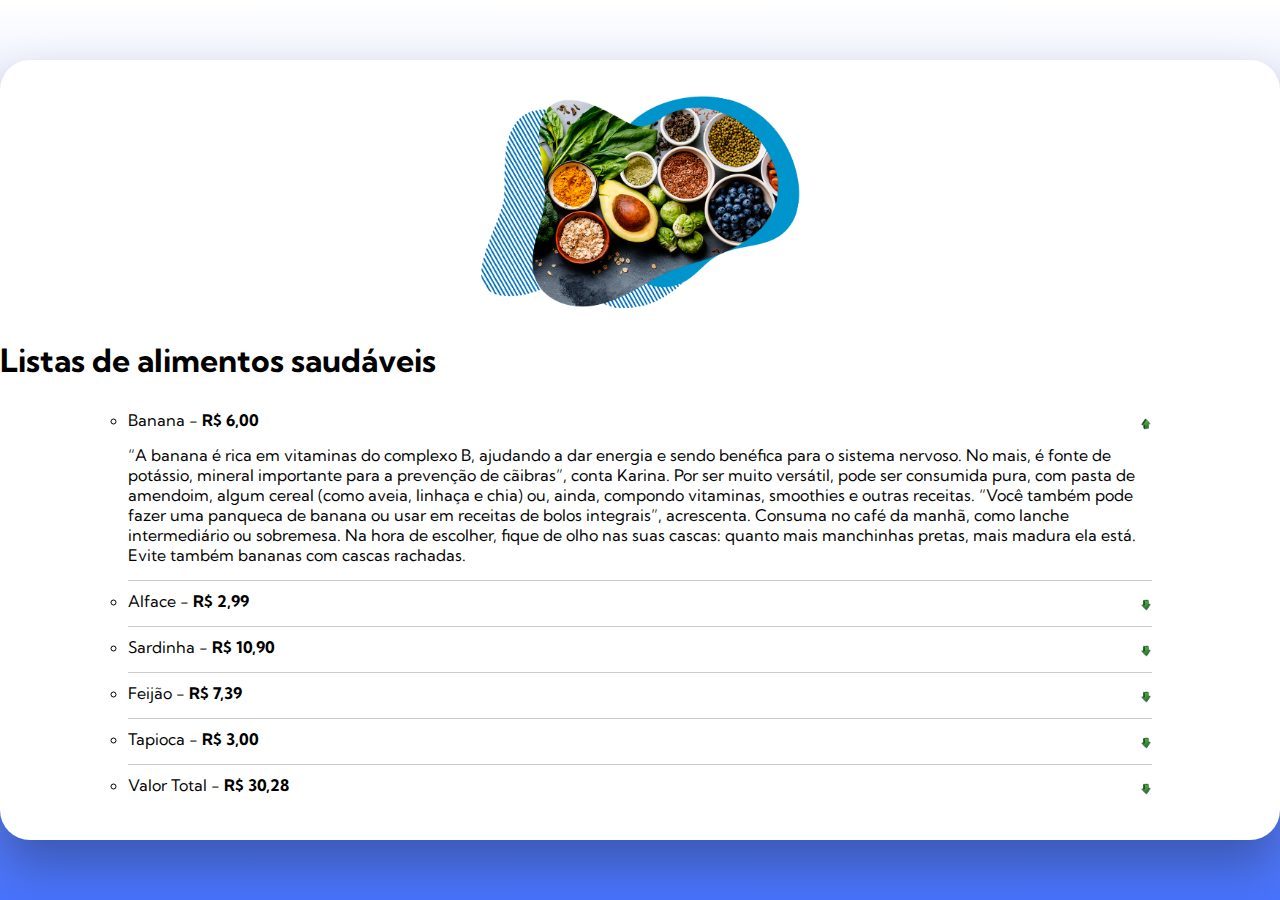
==== desafio-01/index.html @ 616c28f7 "my first commit" ====
<!DOCTYPE html>
<html lang="pt-br">
<head>
    
    <meta charset="UTF-8">
    <meta http-equiv="X-UA-Compatible" content="IE=edge">
    <meta name="viewport" content="width=device-width, initial-scale=1.0">
    <link rel="shortcut icon" href="imagens/imagem.icon.jpg" type="image/x-icon">
    <link rel="stylesheet" href="style.css">
    <title>Listas de alimentos</title>

</head>
<body>
    <main>
        <section class="alimentos">
            <img src="imagens/Alimentos e Bebidas.png" alt="Ilustração alimentos"
            class="ilustracao">


            <div class="conteudo">
                <h1>Listas de alimentos saudáveis</h1>

                <ul class="items">
                    <ul type="circle">
                        <li class="item ativo">
                            <h2 class="produto">
                             Banana - <id class="ng">R$ 6,00</id>
                            </h2>
                        <p class="sobre">“A banana é rica em vitaminas do complexo B, ajudando a dar energia e sendo benéfica para o sistema nervoso. No mais, é fonte de potássio, mineral importante para a prevenção de cãibras”, conta Karina.
                            Por ser muito versátil, pode ser consumida pura, com pasta de amendoim, algum cereal (como aveia, linhaça e chia) ou, ainda, compondo vitaminas, smoothies e outras receitas. “Você também pode fazer uma panqueca de banana ou usar em receitas de bolos integrais”, acrescenta.
                            Consuma no café da manhã, como lanche intermediário ou sobremesa.
                            Na hora de escolher, fique de olho nas suas cascas: quanto mais manchinhas pretas, mais madura ela está. Evite também bananas com cascas rachadas.</p>
                        </li>
                        <li class="item">
                            <h2 class="produto">
                                Alface - <id class="ng">R$ 2,99</id>
                            </h2>
                            <p class="sobre">
                                “A alface tem poucas calorias, é rica em fibras, ajudando no bom funcionamento do intestino, e tem efeito calmante no organismo”, explica a nutricionista.
                                Além de ser fácil de encontrar, é excelente para o almoço, jantar e lanches intermediários, sendo uma ótima opção para compor sanduíches naturais.
                                Na hora de escolher, prefira os maços com folhas inteiras, sem áreas escuras e com aspecto fresco.
                            </p>
                        </li>
                        <li class="item">
                            <h2 class="produto">
                                Sardinha - <id class="ng">R$ 10,90</id>
                            </h2>
                            <p class="sobre">
                                Fonte de proteína, a sardinha é o quinto alimento bom e barato listado pela Karina. “Por ser rica em ômega 3 [gordura boa que ajuda na saúde cardiovascular] e conter boa quantidade de coenzima Q10, ela beneficia o desempenho físico e previne o envelhecimento precoce das células [o que pode impedir que elas realizem as suas funções corretamente, além de poder estar relacionado a alguns tipos de câncer e, por fim, a alteração do aspecto da pele, como rugas e linhas de expressão]”, comenta a especialista.
                            </p>
                        </li>
                        <li class="item">
                            <h2 class="produto">
                                Feijão - <id class="ng">R$ 7,39</id>
                            </h2>
                            <p class="sobre">
                                Nosso terceiro alimento bom e barato é rico em ferro, responsável por prevenir doenças como a anemia, além de conter uma pequena quantidade de proteína vegetal.
                                “Como temos uma diversidade grande de feijões, eles podem ser combinados com uma fonte de carboidrato (arroz, por exemplo) ou saladas frias”, sugere a especialista.
                            </p>
                        </li>
                        <li class="item">
                            <h2 class="produto">
                                Tapioca - <id class="ng">R$ 3,00</id>
                            </h2>
                            <p class="sobre">
                                “Por ser uma boa fonte de carboidratos, a tapioca garante energia. Além disso, é um alimento muito versátil, sendo uma excelente opção para os celíacos, pois não contém glúten”, comenta Karina.

                                Você encontra a tapioca em pacotes (no mercado) ou a granel (em casas de produtos naturais). Em ambos os casos, verifique se está bem seca e com a coloração branca. No mais, atente-se à data de validade.
                                
                                Coma a tapioca com recheios doces (como pasta de amendoim, frutas e geleias sem açúcar) ou salgados (ovo mexido, queijo branco, frango desfiado e hommus, por exemplo). Se, antes de ir ao fogo, for combinada com ovo, vira uma crepioca, que também pode ser consumida na forma doce ou salgada.
                        </li>
                        <li class="item">
                            <h2 class="produto">
                                Valor Total  - <id class="ng">R$ 30,28</id>
                            </h2>
                            <p class="sobre">Seja saudavel com pouco, cuide-se! </p>
                        </li>
                    </ul>
                </ul>
            </div>
        </section>
     </main>
    <script src="produto.js"></script>
  </body>

  </html>
---- desafio-01/style.css ----
@import url("https://fonts.googleapis.com/css2?family=Kumbh+Sans:wght@400;700&display=swap");
*{
    margin: 0;
    padding: 0;
    font-weight: 400;
}

html{
    background: linear-gradient(#ffffff,#4873fd);
    font-family: "Kumbh Sans", sans-serif;
}

main{
    display: flex;
    justify-content: center;
    align-items: center;
    min-height: 100vh;
}

.alimentos{
    width: 65%;
    min-height: 450px;
    box-shadow: 0px 25px 50px rgba(0, 0, 0, 0.3); /*https://developer.mozilla.org/en-US/docs/web/CSS/box-shadow*/
    background-color: #fff;
    display: flex;
    align-items: center;
    border-radius: 30px;
}

.alimentos .ilustracao{
    position: relative;
    left: -120px;
    width: 50%;
    margin: 50px;
}

.alimentos .conteudo{
    width: 40%;
    padding-bottom: 20px;
}

.alimentos .conteudo h1{
    font-size: 32px;
    font-weight: 700;
    margin-bottom: 30px;
}

.alimentos .conteudo .items{
    list-style-type: none;
}


.alimentos .conteudo .items .item{
    cursor: pointer;
    background-image: url("imagens/setapbaixo.jpg");
    background-repeat: no-repeat;
    background-position: top 8px right 0;
    background-size: 12px;
    border-bottom: 1px solid #ccc;
    margin: 10px 0;
}

.alimentos .conteudo .items .item:last-child{
    border-bottom: none; 
}

.alimentos .items .item .produto id {
    font-weight: 700;
} 
.item .produto{
    padding-bottom: 15px;
    font-size: 18px;
    width: 90%;
    transition: 0s;
}


.item .produto:hover{
    color: #5dff1d;
}

.item .sobre{
    display: none;
    padding-bottom: 15px;
}

/* ESTILOS DO ITEM ATIVO*/
.alimentos .items .item.ativo .produto id {
    font-weight: 700;
} 


.alimentos .items .item.ativo .sobre {
    display: block; 
}

.alimentos .items .item.ativo {
    background-image: url("imagens/setapcima.jpg");
}

@media(max-width: 1440px){
    .alimentos{
        flex-direction: column;
        width: 100%;
    }

    .alimentos .conteudo{
        width: 100%;
    }

    .alimentos .items{
        width: 80%;
        margin: 0 auto;
    }

    .alimentos .items .produto{
        font-size: 16px;
    }

    .alimentos .ilustracao{
        width: 40%;
        left: 0;
        margin: 30px;
    }
}

@media(max-width: 425px){
    .alimentos {
        height: 540px;
        
    }
    
}
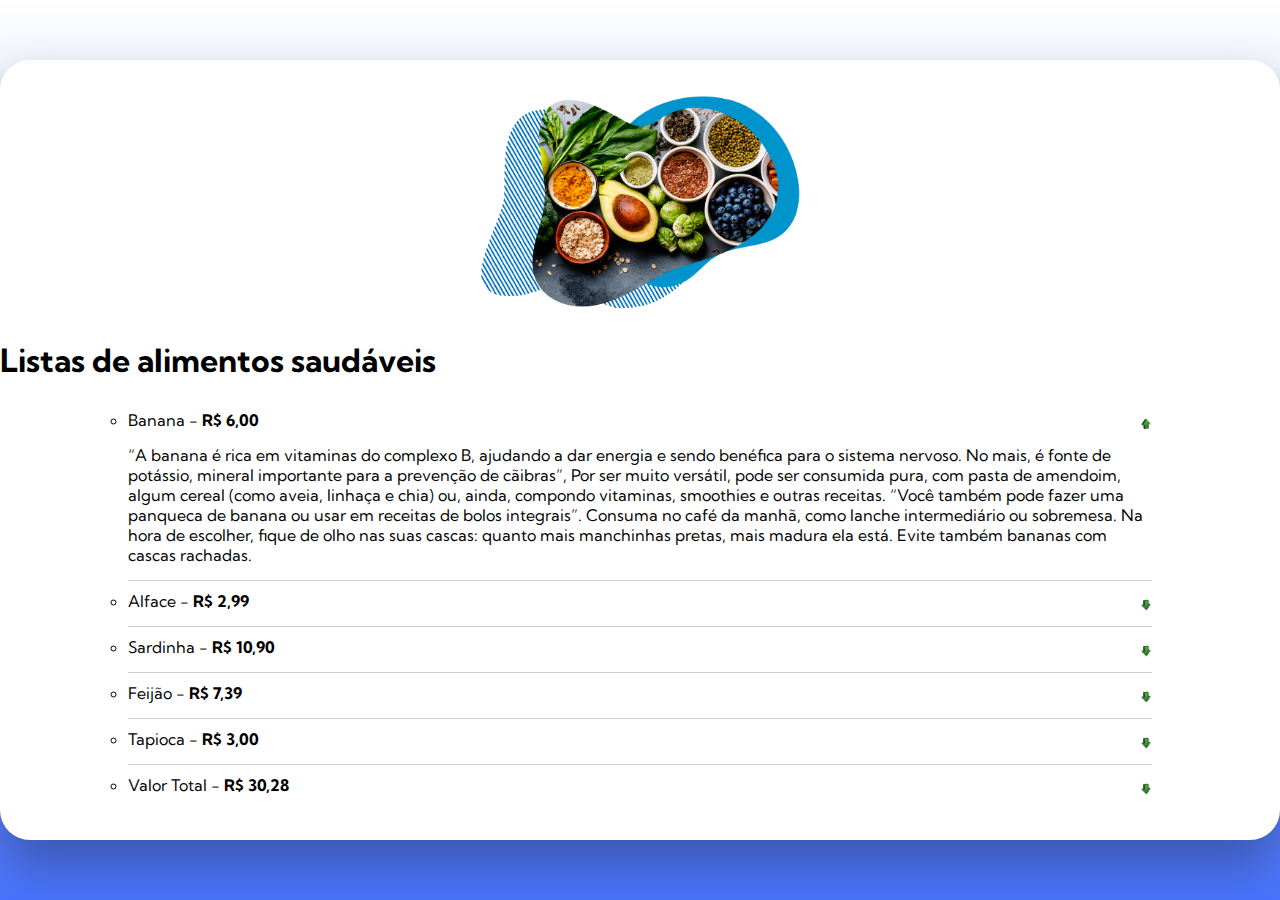
==== commit 544019fd: "Classe ng para valor e id para span e estilizando" ====
--- a/desafio-01/index.html
+++ b/desafio-01/index.html
@@ -24,46 +24,46 @@
                     <ul type="circle">
                         <li class="item ativo">
                             <h2 class="produto">
-                             Banana - <id class="ng">R$ 6,00</id>
+                             Banana - <span class="valor">R$ 6,00</span>
                             </h2>
-                        <p class="sobre">“A banana é rica em vitaminas do complexo B, ajudando a dar energia e sendo benéfica para o sistema nervoso. No mais, é fonte de potássio, mineral importante para a prevenção de cãibras”, conta Karina.
-                            Por ser muito versátil, pode ser consumida pura, com pasta de amendoim, algum cereal (como aveia, linhaça e chia) ou, ainda, compondo vitaminas, smoothies e outras receitas. “Você também pode fazer uma panqueca de banana ou usar em receitas de bolos integrais”, acrescenta.
+                        <p class="sobre">“A banana é rica em vitaminas do complexo B, ajudando a dar energia e sendo benéfica para o sistema nervoso. No mais, é fonte de potássio, mineral importante para a prevenção de cãibras”, Por ser muito versátil, pode ser consumida pura, com pasta de amendoim, algum cereal (como aveia, linhaça e chia) ou, ainda, compondo vitaminas, smoothies e outras receitas. “Você também pode fazer uma panqueca de banana ou usar em receitas de bolos integrais”.
                             Consuma no café da manhã, como lanche intermediário ou sobremesa.
                             Na hora de escolher, fique de olho nas suas cascas: quanto mais manchinhas pretas, mais madura ela está. Evite também bananas com cascas rachadas.</p>
                         </li>
                         <li class="item">
                             <h2 class="produto">
-                                Alface - <id class="ng">R$ 2,99</id>
+                                Alface - <span class="valor">R$ 2,99</span>
                             </h2>
                             <p class="sobre">
-                                “A alface tem poucas calorias, é rica em fibras, ajudando no bom funcionamento do intestino, e tem efeito calmante no organismo”, explica a nutricionista.
+                                “A alface tem poucas calorias, é rica em fibras, ajudando no bom funcionamento do intestino, e tem efeito calmante no organismo”.
                                 Além de ser fácil de encontrar, é excelente para o almoço, jantar e lanches intermediários, sendo uma ótima opção para compor sanduíches naturais.
                                 Na hora de escolher, prefira os maços com folhas inteiras, sem áreas escuras e com aspecto fresco.
                             </p>
                         </li>
                         <li class="item">
                             <h2 class="produto">
-                                Sardinha - <id class="ng">R$ 10,90</id>
+                                Sardinha - <span class="valor">R$ 10,90</span>
                             </h2>
                             <p class="sobre">
-                                Fonte de proteína, a sardinha é o quinto alimento bom e barato listado pela Karina. “Por ser rica em ômega 3 [gordura boa que ajuda na saúde cardiovascular] e conter boa quantidade de coenzima Q10, ela beneficia o desempenho físico e previne o envelhecimento precoce das células [o que pode impedir que elas realizem as suas funções corretamente, além de poder estar relacionado a alguns tipos de câncer e, por fim, a alteração do aspecto da pele, como rugas e linhas de expressão]”, comenta a especialista.
+                                Fonte de proteína, a sardinha é bom e barato. 
+                                Por ser rica em ômega 3 [gordura boa que ajuda na saúde cardiovascular] e conter boa quantidade de coenzima Q10, ela beneficia o desempenho físico e previne o envelhecimento precoce das células [o que pode impedir que elas realizem as suas funções corretamente, além de poder estar relacionado a alguns tipos de câncer e, por fim, a alteração do aspecto da pele, como rugas e linhas de expressão]”.
                             </p>
                         </li>
                         <li class="item">
                             <h2 class="produto">
-                                Feijão - <id class="ng">R$ 7,39</id>
+                                Feijão - <span class="valor">R$ 7,39</span>
                             </h2>
                             <p class="sobre">
-                                Nosso terceiro alimento bom e barato é rico em ferro, responsável por prevenir doenças como a anemia, além de conter uma pequena quantidade de proteína vegetal.
-                                “Como temos uma diversidade grande de feijões, eles podem ser combinados com uma fonte de carboidrato (arroz, por exemplo) ou saladas frias”, sugere a especialista.
+                                Nosso famoso feijão é rico em ferro, responsável por prevenir doenças como a anemia, além de conter uma pequena quantidade de proteína vegetal.
+                                “Como temos uma diversidade grande de feijões, eles podem ser combinados com uma fonte de carboidrato (arroz, por exemplo) ou saladas frias”, sugerido por especialistas.
                             </p>
                         </li>
                         <li class="item">
                             <h2 class="produto">
-                                Tapioca - <id class="ng">R$ 3,00</id>
+                                Tapioca - <span class="valor">R$ 3,00</span>
                             </h2>
                             <p class="sobre">
-                                “Por ser uma boa fonte de carboidratos, a tapioca garante energia. Além disso, é um alimento muito versátil, sendo uma excelente opção para os celíacos, pois não contém glúten”, comenta Karina.
+                                “Por ser uma boa fonte de carboidratos, a tapioca garante energia. Além disso, é um alimento muito versátil, sendo uma excelente opção para os celíacos, pois não contém glúten”.
 
                                 Você encontra a tapioca em pacotes (no mercado) ou a granel (em casas de produtos naturais). Em ambos os casos, verifique se está bem seca e com a coloração branca. No mais, atente-se à data de validade.
                                 
@@ -71,7 +71,7 @@
                         </li>
                         <li class="item">
                             <h2 class="produto">
-                                Valor Total  - <id class="ng">R$ 30,28</id>
+                                Valor Total  - <span class="valor">R$ 30,28</span>
                             </h2>
                             <p class="sobre">Seja saudavel com pouco, cuide-se! </p>
                         </li>
--- a/desafio-01/style.css
+++ b/desafio-01/style.css
@@ -77,6 +77,11 @@
 
 .item .produto:hover{
     color: #5dff1d;
+
+}
+
+.item .produto .valor{
+    font-weight: bold;
 }
 
 .item .sobre{
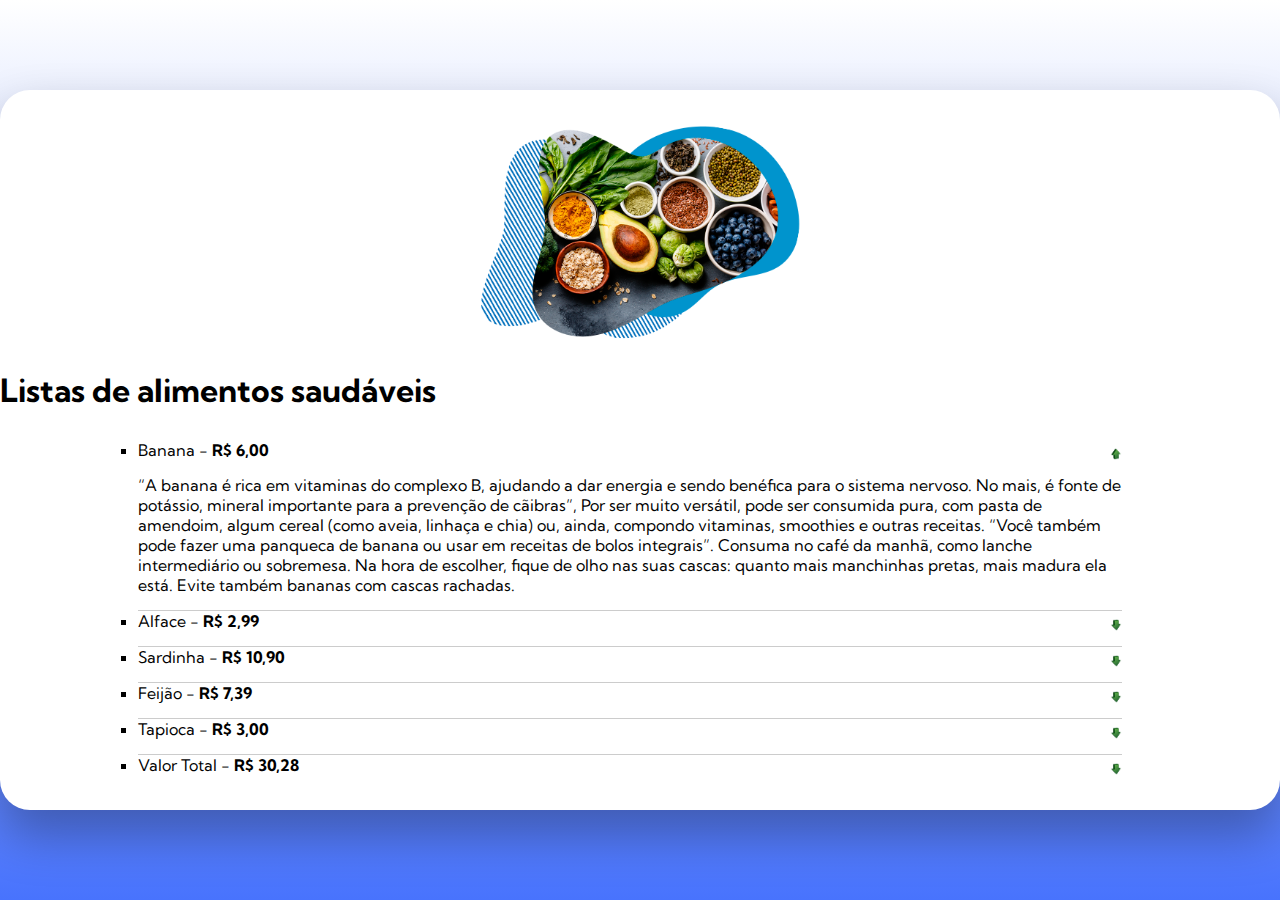
==== commit 2eecaa14: "trocando span para strong," ====
--- a/desafio-01/index.html
+++ b/desafio-01/index.html
@@ -7,7 +7,7 @@
     <meta name="viewport" content="width=device-width, initial-scale=1.0">
     <link rel="shortcut icon" href="imagens/imagem.icon.jpg" type="image/x-icon">
     <link rel="stylesheet" href="style.css">
-    <title>Listas de alimentos</title>
+    <title> Listas de alimentos </title>
 
 </head>
 <body>
@@ -21,19 +21,20 @@
                 <h1>Listas de alimentos saudáveis</h1>
 
                 <ul class="items">
-                    <ul type="circle">
+                    <ul type="square">
                         <li class="item ativo">
-                            <h2 class="produto">
-                             Banana - <span class="valor">R$ 6,00</span>
-                            </h2>
-                        <p class="sobre">“A banana é rica em vitaminas do complexo B, ajudando a dar energia e sendo benéfica para o sistema nervoso. No mais, é fonte de potássio, mineral importante para a prevenção de cãibras”, Por ser muito versátil, pode ser consumida pura, com pasta de amendoim, algum cereal (como aveia, linhaça e chia) ou, ainda, compondo vitaminas, smoothies e outras receitas. “Você também pode fazer uma panqueca de banana ou usar em receitas de bolos integrais”.
+                            <p class="produto">
+                             Banana - <strong>R$ 6,00</strong>
+                            </p>
+                        <p class="sobre">
+                            “A banana é rica em vitaminas do complexo B, ajudando a dar energia e sendo benéfica para o sistema nervoso. No mais, é fonte de potássio, mineral importante para a prevenção de cãibras”, Por ser muito versátil, pode ser consumida pura, com pasta de amendoim, algum cereal (como aveia, linhaça e chia) ou, ainda, compondo vitaminas, smoothies e outras receitas. “Você também pode fazer uma panqueca de banana ou usar em receitas de bolos integrais”.
                             Consuma no café da manhã, como lanche intermediário ou sobremesa.
                             Na hora de escolher, fique de olho nas suas cascas: quanto mais manchinhas pretas, mais madura ela está. Evite também bananas com cascas rachadas.</p>
                         </li>
-                        <li class="item">
-                            <h2 class="produto">
-                                Alface - <span class="valor">R$ 2,99</span>
-                            </h2>
+                          <li class="item">
+                            <p class="produto">
+                                Alface - <strong>R$ 2,99</strong>
+                            </p>
                             <p class="sobre">
                                 “A alface tem poucas calorias, é rica em fibras, ajudando no bom funcionamento do intestino, e tem efeito calmante no organismo”.
                                 Além de ser fácil de encontrar, é excelente para o almoço, jantar e lanches intermediários, sendo uma ótima opção para compor sanduíches naturais.
@@ -41,27 +42,27 @@
                             </p>
                         </li>
                         <li class="item">
-                            <h2 class="produto">
-                                Sardinha - <span class="valor">R$ 10,90</span>
-                            </h2>
+                            <p class="produto">
+                                Sardinha - <strong>R$ 10,90</strong>
+                            </p>
                             <p class="sobre">
                                 Fonte de proteína, a sardinha é bom e barato. 
                                 Por ser rica em ômega 3 [gordura boa que ajuda na saúde cardiovascular] e conter boa quantidade de coenzima Q10, ela beneficia o desempenho físico e previne o envelhecimento precoce das células [o que pode impedir que elas realizem as suas funções corretamente, além de poder estar relacionado a alguns tipos de câncer e, por fim, a alteração do aspecto da pele, como rugas e linhas de expressão]”.
                             </p>
                         </li>
                         <li class="item">
-                            <h2 class="produto">
-                                Feijão - <span class="valor">R$ 7,39</span>
-                            </h2>
+                            <p class="produto">
+                                Feijão - <strong>R$ 7,39</strong>
+                            </p>
                             <p class="sobre">
                                 Nosso famoso feijão é rico em ferro, responsável por prevenir doenças como a anemia, além de conter uma pequena quantidade de proteína vegetal.
                                 “Como temos uma diversidade grande de feijões, eles podem ser combinados com uma fonte de carboidrato (arroz, por exemplo) ou saladas frias”, sugerido por especialistas.
                             </p>
                         </li>
                         <li class="item">
-                            <h2 class="produto">
-                                Tapioca - <span class="valor">R$ 3,00</span>
-                            </h2>
+                            <p class="produto">
+                                Tapioca - <strong>R$ 3,00</strong>
+                            </p>
                             <p class="sobre">
                                 “Por ser uma boa fonte de carboidratos, a tapioca garante energia. Além disso, é um alimento muito versátil, sendo uma excelente opção para os celíacos, pois não contém glúten”.
 
@@ -70,10 +71,10 @@
                                 Coma a tapioca com recheios doces (como pasta de amendoim, frutas e geleias sem açúcar) ou salgados (ovo mexido, queijo branco, frango desfiado e hommus, por exemplo). Se, antes de ir ao fogo, for combinada com ovo, vira uma crepioca, que também pode ser consumida na forma doce ou salgada.
                         </li>
                         <li class="item">
-                            <h2 class="produto">
-                                Valor Total  - <span class="valor">R$ 30,28</span>
-                            </h2>
-                            <p class="sobre">Seja saudavel com pouco, cuide-se! </p>
+                            <p class="produto">
+                                Valor Total  - <strong>R$ 30,28</strong>
+                            </p>
+                            <p class="sobre">Seja saudável com pouco, cuide-se! </p>
                         </li>
                     </ul>
                 </ul>
--- a/desafio-01/style.css
+++ b/desafio-01/style.css
@@ -1,9 +1,9 @@
 @import url("https://fonts.googleapis.com/css2?family=Kumbh+Sans:wght@400;700&display=swap");
-*{
+
+*{   
     margin: 0;
     padding: 0;
-    font-weight: 400;
-}
+} 
 
 html{
     background: linear-gradient(#ffffff,#4873fd);
@@ -20,7 +20,7 @@
 .alimentos{
     width: 65%;
     min-height: 450px;
-    box-shadow: 0px 25px 50px rgba(0, 0, 0, 0.3); /*https://developer.mozilla.org/en-US/docs/web/CSS/box-shadow*/
+    box-shadow: 0px 25px 50px rgba(0, 0, 0, 0.3); /*https://developer.mozilla.org/en-US/docs/web/CSS/box-shadow */
     background-color: #fff;
     display: flex;
     align-items: center;
@@ -57,16 +57,14 @@
     background-position: top 8px right 0;
     background-size: 12px;
     border-bottom: 1px solid #ccc;
-    margin: 10px 0;
+    margin-left: 10px;
+    margin-right: 30px;
 }
 
 .alimentos .conteudo .items .item:last-child{
     border-bottom: none; 
 }
 
-.alimentos .items .item .produto id {
-    font-weight: 700;
-} 
 .item .produto{
     padding-bottom: 15px;
     font-size: 18px;
@@ -74,14 +72,13 @@
     transition: 0s;
 }
 
-
 .item .produto:hover{
     color: #5dff1d;
 
 }
 
-.item .produto .valor{
-    font-weight: bold;
+.item .valor {
+    font-weight: 400;
 }
 
 .item .sobre{
@@ -101,13 +98,13 @@
 
 .alimentos .items .item.ativo {
     background-image: url("imagens/setapcima.jpg");
-}
+} 
 
 @media(max-width: 1440px){
     .alimentos{
         flex-direction: column;
         width: 100%;
-    }
+    } 
 
     .alimentos .conteudo{
         width: 100%;
@@ -131,9 +128,7 @@
 
 @media(max-width: 425px){
     .alimentos {
-        height: 540px;
-        
-    }
-    
-}
+        height: 540px;        
+    }    
+} 
 
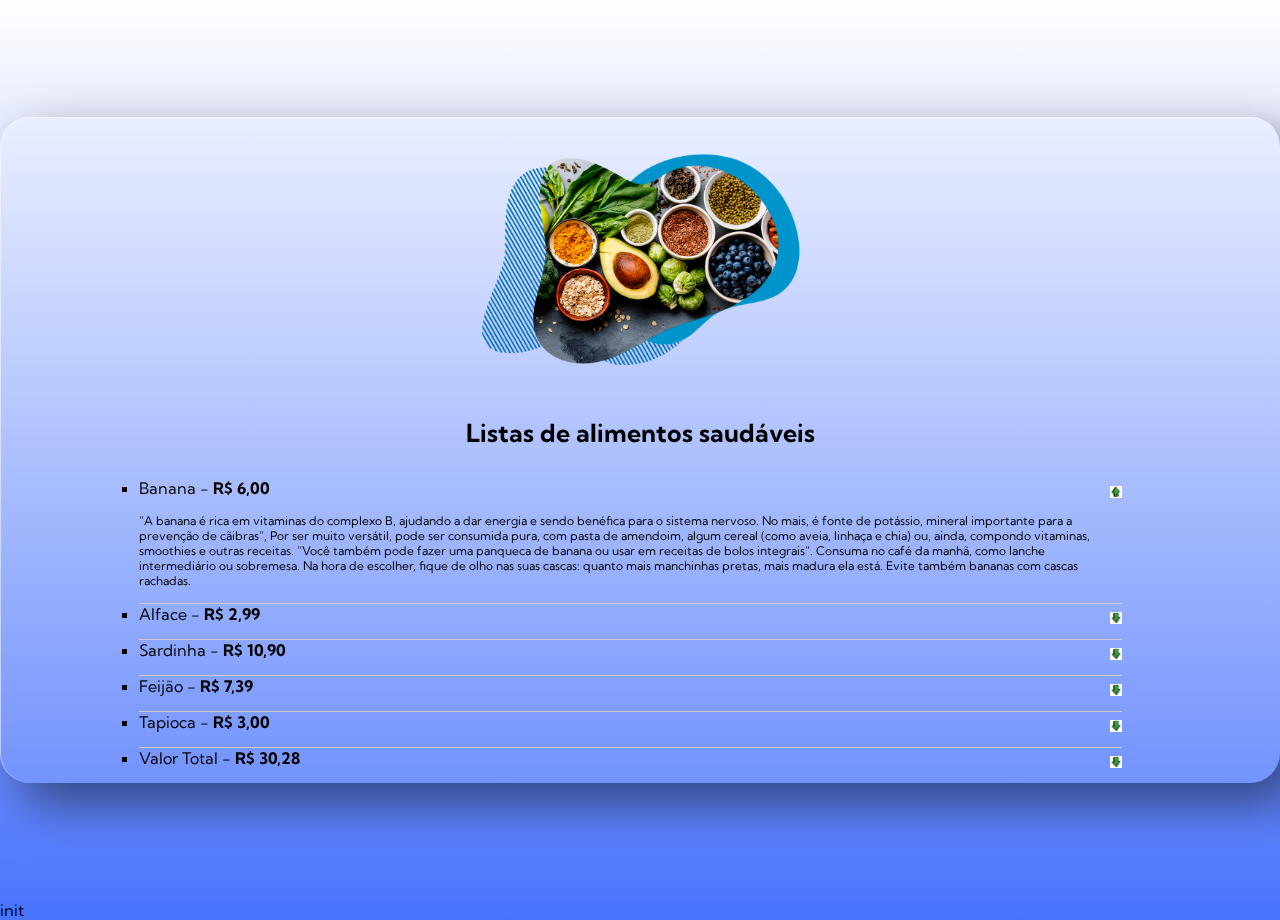
==== commit 359c6348: "atualizando a responsividade, e adicionando js em com animações de card" ====
--- a/desafio-01/index.html
+++ b/desafio-01/index.html
@@ -81,7 +81,20 @@
             </div>
         </section>
      </main>
-    <script src="produto.js"></script>
+     <script type="text/javascript" src="vanilla-tilt.js"></script>
+<script type="text/javascript">
+	VanillaTilt.init(document.querySelectorAll(".alimentos"),{
+		max: 25,
+		speed: 400,
+        glare: true,
+        "max-glare": 1,
+	});
+	
+	//It also supports NodeList
+	VanillaTilt.document.querySelectorAll(".your-element");
+</script>init
+    <script src="js/produto.js"></script>
+    
   </body>
 
   </html>
--- a/desafio-01/style.css
+++ b/desafio-01/style.css
@@ -18,31 +18,36 @@
 }
 
 .alimentos{
-    width: 65%;
-    min-height: 450px;
-    box-shadow: 0px 25px 50px rgba(0, 0, 0, 0.3); /*https://developer.mozilla.org/en-US/docs/web/CSS/box-shadow */
-    background-color: #fff;
+    width: 55%;
+    min-height: 350px;
+    box-shadow: 20px 20px 50px rgba(0, 0, 0, 0.5); /*https://developer.mozilla.org/en-US/docs/web/CSS/box-shadow */
     display: flex;
     align-items: center;
     border-radius: 30px;
+    background: rgba(255, 255, 255, 0.1);
+    border-top: 1px solid rgba(255, 255, 255, 0.5);
+    border-left: 1px solid rgba(255, 255, 255, 0.5);
 }
 
 .alimentos .ilustracao{
     position: relative;
-    left: -120px;
-    width: 50%;
-    margin: 50px;
+    left: -70px;
+    width: 55%;
+    margin: 10px;
 }
 
 .alimentos .conteudo{
-    width: 40%;
-    padding-bottom: 20px;
+    width: 48%;
+    margin-top: 20px;
 }
 
 .alimentos .conteudo h1{
-    font-size: 32px;
+    font-size: 25px;
     font-weight: 700;
     margin-bottom: 30px;
+}
+.alimentos .conteudo p{
+    font-size: 12px;
 }
 
 .alimentos .conteudo .items{
@@ -73,7 +78,14 @@
 }
 
 .item .produto:hover{
-    color: #5dff1d;
+    color: rgb(2, 34, 0);
+    background-color: rgb(113, 255, 113);
+    width: 200px;
+    text-align: center;
+    padding: 5px;
+    font-size: 20px;
+    border-radius: 20px;
+    transition: 0.5s;
 
 }
 
@@ -101,13 +113,16 @@
 } 
 
 @media(max-width: 1440px){
-    .alimentos{
+    .alimentos{       
         flex-direction: column;
         width: 100%;
     } 
 
     .alimentos .conteudo{
         width: 100%;
+    }
+    .alimentos .conteudo h1{
+        text-align: center;
     }
 
     .alimentos .items{
@@ -128,7 +143,7 @@
 
 @media(max-width: 425px){
     .alimentos {
-        height: 540px;        
+        height: 100%;        
     }    
 } 
 
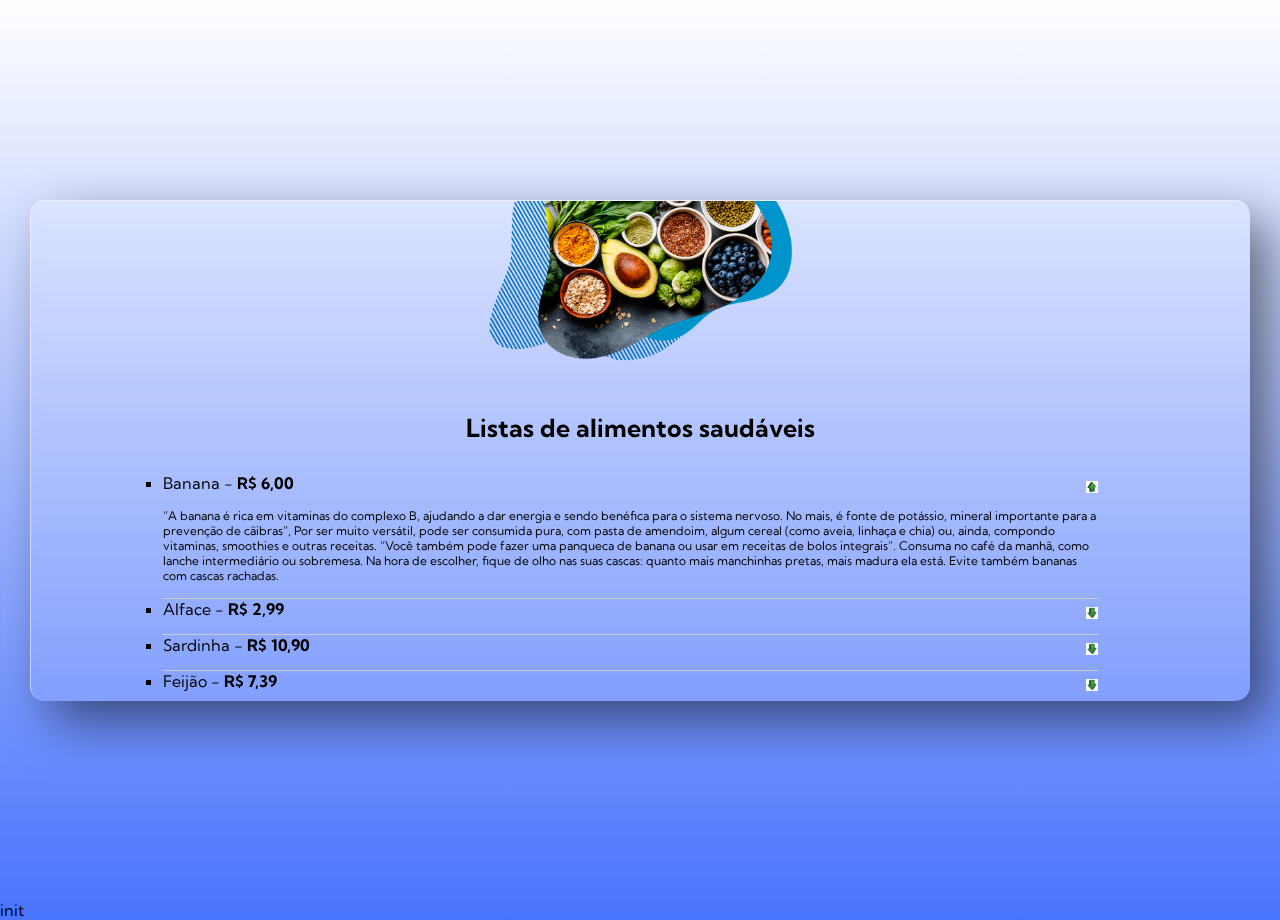
==== commit 1a6c7c06: "adicionando hover na imagem" ====
--- a/desafio-01/index.html
+++ b/desafio-01/index.html
@@ -91,7 +91,7 @@
 	});
 	
 	//It also supports NodeList
-	VanillaTilt.document.querySelectorAll(".your-element");
+	VanillaTilt.document.querySelectorAll(".alimentos");
 </script>init
     <script src="js/produto.js"></script>
     
--- a/desafio-01/style.css
+++ b/desafio-01/style.css
@@ -18,22 +18,32 @@
 }
 
 .alimentos{
-    width: 55%;
-    min-height: 350px;
-    box-shadow: 20px 20px 50px rgba(0, 0, 0, 0.5); /*https://developer.mozilla.org/en-US/docs/web/CSS/box-shadow */
+    position: relative;
+    width: 900px;
+    height: 500px;
+    margin: 30px;
+    box-shadow: 20px 20px 50px rgba(0, 0, 0, 0.5);
+    border-radius: 15px;
+    background: rgba(255, 255, 255, 0.1);
+    overflow: hidden;
     display: flex;
+    justify-content: center;
     align-items: center;
-    border-radius: 30px;
-    background: rgba(255, 255, 255, 0.1);
     border-top: 1px solid rgba(255, 255, 255, 0.5);
     border-left: 1px solid rgba(255, 255, 255, 0.5);
+    backdrop-filter: blur(5px);
 }
 
 .alimentos .ilustracao{
     position: relative;
     left: -70px;
-    width: 55%;
+    width: 45%;
     margin: 10px;
+}
+.alimentos .ilustracao:hover{
+    transform: translateY(-50px);
+    width: 50%;
+    transition: 0.5s;
 }
 
 .alimentos .conteudo{
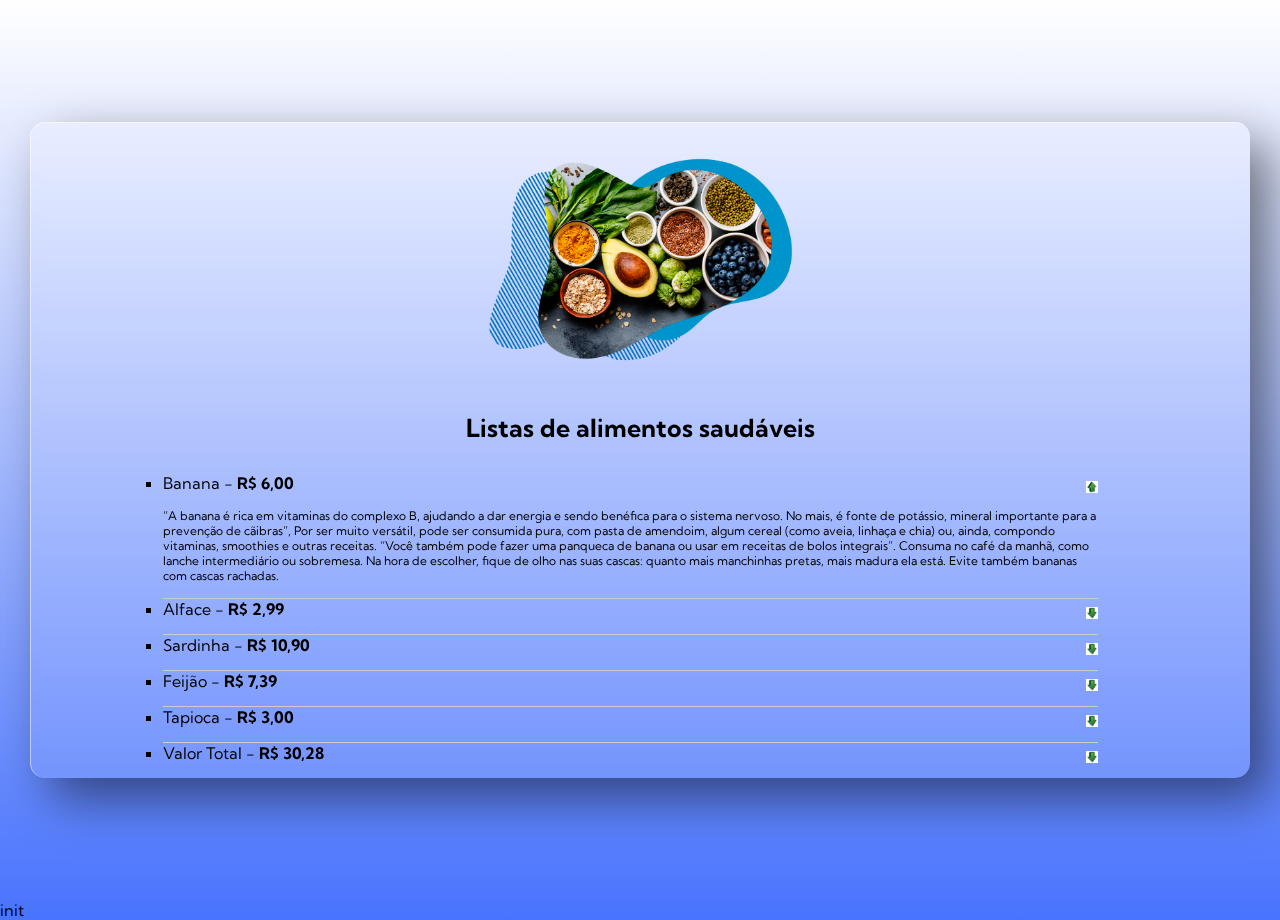
==== commit a588c3ed: "melhorando o codigo" ====
--- a/desafio-01/index.html
+++ b/desafio-01/index.html
@@ -1,7 +1,8 @@
 <!DOCTYPE html>
 <html lang="pt-br">
+
 <head>
-    
+
     <meta charset="UTF-8">
     <meta http-equiv="X-UA-Compatible" content="IE=edge">
     <meta name="viewport" content="width=device-width, initial-scale=1.0">
@@ -10,11 +11,11 @@
     <title> Listas de alimentos </title>
 
 </head>
+
 <body>
     <main>
         <section class="alimentos">
-            <img src="imagens/Alimentos e Bebidas.png" alt="Ilustração alimentos"
-            class="ilustracao">
+            <img src="imagens/Alimentos e Bebidas.png" alt="Ilustração alimentos" class="ilustracao">
 
 
             <div class="conteudo">
@@ -24,21 +25,30 @@
                     <ul type="square">
                         <li class="item ativo">
                             <p class="produto">
-                             Banana - <strong>R$ 6,00</strong>
+                                Banana - <strong>R$ 6,00</strong>
                             </p>
-                        <p class="sobre">
-                            “A banana é rica em vitaminas do complexo B, ajudando a dar energia e sendo benéfica para o sistema nervoso. No mais, é fonte de potássio, mineral importante para a prevenção de cãibras”, Por ser muito versátil, pode ser consumida pura, com pasta de amendoim, algum cereal (como aveia, linhaça e chia) ou, ainda, compondo vitaminas, smoothies e outras receitas. “Você também pode fazer uma panqueca de banana ou usar em receitas de bolos integrais”.
-                            Consuma no café da manhã, como lanche intermediário ou sobremesa.
-                            Na hora de escolher, fique de olho nas suas cascas: quanto mais manchinhas pretas, mais madura ela está. Evite também bananas com cascas rachadas.</p>
+                            <p class="sobre">
+                                “A banana é rica em vitaminas do complexo B, ajudando a dar energia e sendo benéfica
+                                para o sistema nervoso. No mais, é fonte de potássio, mineral importante para a
+                                prevenção de cãibras”, Por ser muito versátil, pode ser consumida pura, com pasta de
+                                amendoim, algum cereal (como aveia, linhaça e chia) ou, ainda, compondo vitaminas,
+                                smoothies e outras receitas. “Você também pode fazer uma panqueca de banana ou usar em
+                                receitas de bolos integrais”.
+                                Consuma no café da manhã, como lanche intermediário ou sobremesa.
+                                Na hora de escolher, fique de olho nas suas cascas: quanto mais manchinhas pretas, mais
+                                madura ela está. Evite também bananas com cascas rachadas.</p>
                         </li>
-                          <li class="item">
+                        <li class="item">
                             <p class="produto">
                                 Alface - <strong>R$ 2,99</strong>
                             </p>
                             <p class="sobre">
-                                “A alface tem poucas calorias, é rica em fibras, ajudando no bom funcionamento do intestino, e tem efeito calmante no organismo”.
-                                Além de ser fácil de encontrar, é excelente para o almoço, jantar e lanches intermediários, sendo uma ótima opção para compor sanduíches naturais.
-                                Na hora de escolher, prefira os maços com folhas inteiras, sem áreas escuras e com aspecto fresco.
+                                “A alface tem poucas calorias, é rica em fibras, ajudando no bom funcionamento do
+                                intestino, e tem efeito calmante no organismo”.
+                                Além de ser fácil de encontrar, é excelente para o almoço, jantar e lanches
+                                intermediários, sendo uma ótima opção para compor sanduíches naturais.
+                                Na hora de escolher, prefira os maços com folhas inteiras, sem áreas escuras e com
+                                aspecto fresco.
                             </p>
                         </li>
                         <li class="item">
@@ -46,8 +56,12 @@
                                 Sardinha - <strong>R$ 10,90</strong>
                             </p>
                             <p class="sobre">
-                                Fonte de proteína, a sardinha é bom e barato. 
-                                Por ser rica em ômega 3 [gordura boa que ajuda na saúde cardiovascular] e conter boa quantidade de coenzima Q10, ela beneficia o desempenho físico e previne o envelhecimento precoce das células [o que pode impedir que elas realizem as suas funções corretamente, além de poder estar relacionado a alguns tipos de câncer e, por fim, a alteração do aspecto da pele, como rugas e linhas de expressão]”.
+                                Fonte de proteína, a sardinha é bom e barato.
+                                Por ser rica em ômega 3 [gordura boa que ajuda na saúde cardiovascular] e conter boa
+                                quantidade de coenzima Q10, ela beneficia o desempenho físico e previne o envelhecimento
+                                precoce das células [o que pode impedir que elas realizem as suas funções corretamente,
+                                além de poder estar relacionado a alguns tipos de câncer e, por fim, a alteração do
+                                aspecto da pele, como rugas e linhas de expressão]”.
                             </p>
                         </li>
                         <li class="item">
@@ -55,8 +69,10 @@
                                 Feijão - <strong>R$ 7,39</strong>
                             </p>
                             <p class="sobre">
-                                Nosso famoso feijão é rico em ferro, responsável por prevenir doenças como a anemia, além de conter uma pequena quantidade de proteína vegetal.
-                                “Como temos uma diversidade grande de feijões, eles podem ser combinados com uma fonte de carboidrato (arroz, por exemplo) ou saladas frias”, sugerido por especialistas.
+                                Nosso famoso feijão é rico em ferro, responsável por prevenir doenças como a anemia,
+                                além de conter uma pequena quantidade de proteína vegetal.
+                                “Como temos uma diversidade grande de feijões, eles podem ser combinados com uma fonte
+                                de carboidrato (arroz, por exemplo) ou saladas frias”, sugerido por especialistas.
                             </p>
                         </li>
                         <li class="item">
@@ -64,15 +80,22 @@
                                 Tapioca - <strong>R$ 3,00</strong>
                             </p>
                             <p class="sobre">
-                                “Por ser uma boa fonte de carboidratos, a tapioca garante energia. Além disso, é um alimento muito versátil, sendo uma excelente opção para os celíacos, pois não contém glúten”.
+                                “Por ser uma boa fonte de carboidratos, a tapioca garante energia. Além disso, é um
+                                alimento muito versátil, sendo uma excelente opção para os celíacos, pois não contém
+                                glúten”.
 
-                                Você encontra a tapioca em pacotes (no mercado) ou a granel (em casas de produtos naturais). Em ambos os casos, verifique se está bem seca e com a coloração branca. No mais, atente-se à data de validade.
-                                
-                                Coma a tapioca com recheios doces (como pasta de amendoim, frutas e geleias sem açúcar) ou salgados (ovo mexido, queijo branco, frango desfiado e hommus, por exemplo). Se, antes de ir ao fogo, for combinada com ovo, vira uma crepioca, que também pode ser consumida na forma doce ou salgada.
+                                Você encontra a tapioca em pacotes (no mercado) ou a granel (em casas de produtos
+                                naturais). Em ambos os casos, verifique se está bem seca e com a coloração branca. No
+                                mais, atente-se à data de validade.
+
+                                Coma a tapioca com recheios doces (como pasta de amendoim, frutas e geleias sem açúcar)
+                                ou salgados (ovo mexido, queijo branco, frango desfiado e hommus, por exemplo). Se,
+                                antes de ir ao fogo, for combinada com ovo, vira uma crepioca, que também pode ser
+                                consumida na forma doce ou salgada.
                         </li>
                         <li class="item">
                             <p class="produto">
-                                Valor Total  - <strong>R$ 30,28</strong>
+                                Valor Total - <strong>R$ 30,28</strong>
                             </p>
                             <p class="sobre">Seja saudável com pouco, cuide-se! </p>
                         </li>
@@ -80,22 +103,21 @@
                 </ul>
             </div>
         </section>
-     </main>
-     <script type="text/javascript" src="vanilla-tilt.js"></script>
-<script type="text/javascript">
-	VanillaTilt.init(document.querySelectorAll(".alimentos"),{
-		max: 25,
-		speed: 400,
-        glare: true,
-        "max-glare": 1,
-	});
-	
-	//It also supports NodeList
-	VanillaTilt.document.querySelectorAll(".alimentos");
-</script>init
+    </main>
+    <script type="text/javascript" src="vanilla-tilt.js"></script>
+    <script type="text/javascript">
+        VanillaTilt.init(document.querySelectorAll(".alimentos"), {
+            max: 25,
+            speed: 400,
+            glare: true,
+            "max-glare": 1,
+        });
+
+        //It also supports NodeList
+        VanillaTilt.document.querySelectorAll(".alimentos");
+    </script>init
     <script src="js/produto.js"></script>
-    
-  </body>
 
-  </html>
+</body>
 
+</html>--- a/desafio-01/style.css
+++ b/desafio-01/style.css
@@ -20,7 +20,7 @@
 .alimentos{
     position: relative;
     width: 900px;
-    height: 500px;
+    height: 100%;
     margin: 30px;
     box-shadow: 20px 20px 50px rgba(0, 0, 0, 0.5);
     border-radius: 15px;
@@ -41,8 +41,7 @@
     margin: 10px;
 }
 .alimentos .ilustracao:hover{
-    transform: translateY(-50px);
-    width: 50%;
+    width: 52%;
     transition: 0.5s;
 }
 
